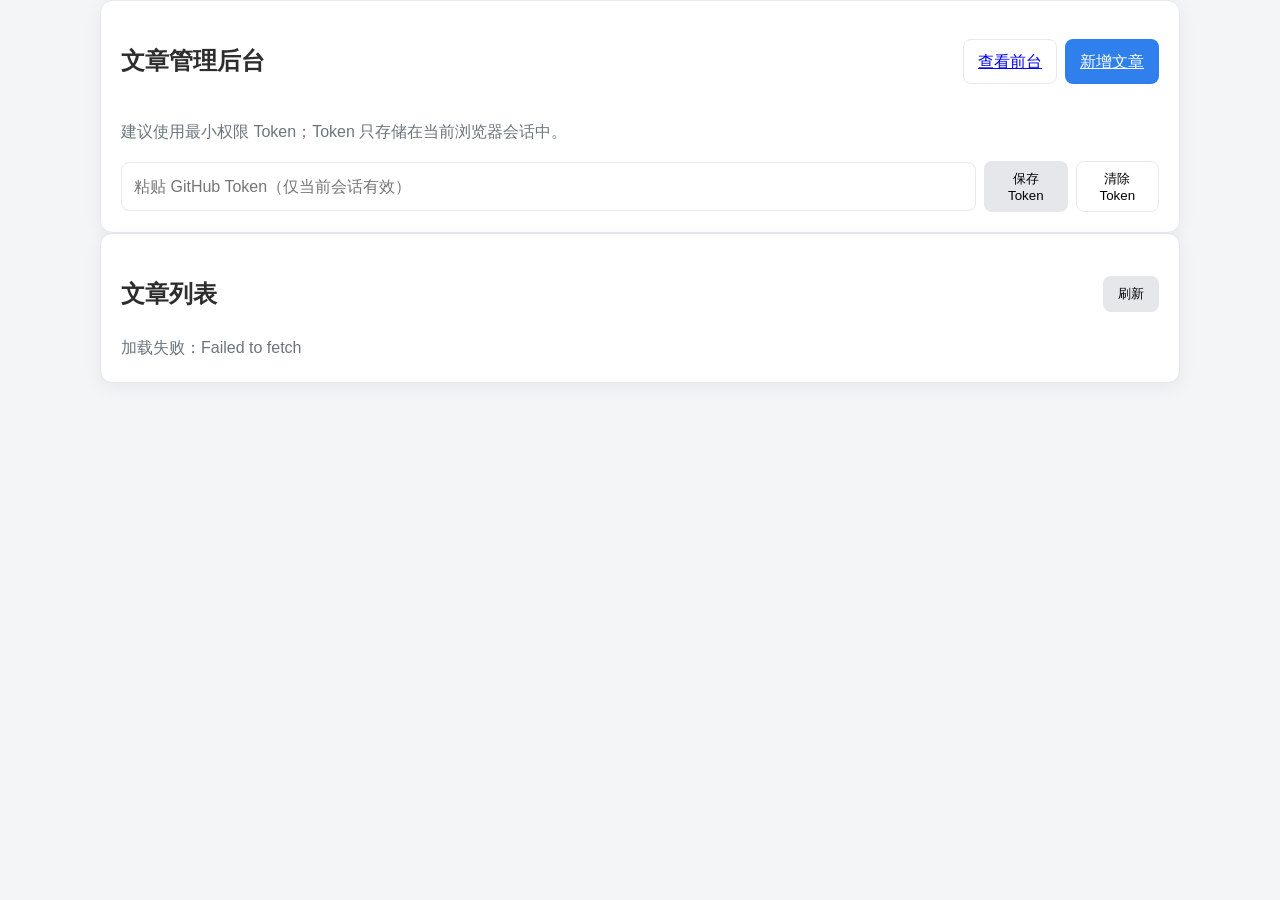
==== admin/index.html @ 98fcbb32 "fix: remove admin-related hints from public homepage" ====
<!doctype html>
<html lang="zh-CN">
<head>
  <meta charset="UTF-8" />
  <meta name="viewport" content="width=device-width,initial-scale=1" />
  <title>后台管理</title>
  <link rel="stylesheet" href="../assets/style.css" />
  <script src="../config.js"></script>
</head>
<body>
  <main class="container">
    <section class="card">
      <div class="space-between">
        <h1>文章管理后台</h1>
        <div class="row">
          <a class="btn ghost" href="../index.html">查看前台</a>
          <a class="btn primary" href="./edit.html">新增文章</a>
        </div>
      </div>
      <p class="muted">建议使用最小权限 Token；Token 只存储在当前浏览器会话中。</p>
      <div class="row">
        <input id="token" type="password" placeholder="粘贴 GitHub Token（仅当前会话有效）" aria-label="GitHub Token" />
        <button class="btn" id="saveTokenBtn">保存 Token</button>
        <button class="btn ghost" id="clearTokenBtn">清除 Token</button>
      </div>
    </section>

    <section class="card">
      <div class="space-between">
        <h2>文章列表</h2>
        <button class="btn" id="refreshBtn">刷新</button>
      </div>
      <div id="status" class="muted">加载中...</div>
      <div id="postList"></div>
    </section>
  </main>

  <script type="module">
    import { getPosts, removePost, saveToken, clearToken } from './utils.js';

    const listEl = document.getElementById('postList');
    const statusEl = document.getElementById('status');

    async function load() {
      statusEl.textContent = '加载中...';
      listEl.innerHTML = '';

      try {
        const posts = await getPosts();
        if (!posts.length) {
          statusEl.textContent = '暂无文章，点击“新增文章”创建第一篇。';
          return;
        }

        statusEl.textContent = `共 ${posts.length} 篇文章`;
        listEl.innerHTML = posts.map((p) => `
          <article class="card post-list-item">
            <div>
              <h3>${p.name}</h3>
              <div class="muted">${p.path} · ${(p.size / 1024).toFixed(1)} KB</div>
            </div>
            <div class="row">
              <a class="btn ghost" href="${p.htmlUrl}" target="_blank" rel="noreferrer">GitHub</a>
              <a class="btn primary" href="./edit.html?file=${encodeURIComponent(p.path)}">编辑</a>
              <button class="btn danger" data-delete="${p.path}" data-sha="${p.sha}">删除</button>
            </div>
          </article>
        `).join('');
      } catch (e) {
        statusEl.textContent = `加载失败：${e.message}`;
      }
    }

    document.getElementById('refreshBtn').addEventListener('click', load);
    document.getElementById('saveTokenBtn').addEventListener('click', () => {
      const token = document.getElementById('token').value;
      saveToken(token);
      alert('Token 已保存到会话存储。');
    });
    document.getElementById('clearTokenBtn').addEventListener('click', () => {
      clearToken();
      document.getElementById('token').value = '';
      alert('Token 已清除。');
    });

    listEl.addEventListener('click', async (e) => {
      const target = e.target;
      if (!(target instanceof HTMLElement) || !target.dataset.delete) return;

      const ok = window.confirm('确认删除？此操作不可恢复。');
      if (!ok) return;

      target.disabled = true;
      try {
        await removePost({ filePath: target.dataset.delete, sha: target.dataset.sha });
        await load();
      } catch (err) {
        alert(err.message);
      } finally {
        target.disabled = false;
      }
    });

    load();
  </script>
</body>
</html>
---- assets/style.css ----
:root {
  --bg: #f4f5f7;
  --card: #ffffff;
  --text: #2d2d2d;
  --muted: #6c757d;
  --primary: #2f80ed;
  --border: #e7e9ee;
  --shadow: 0 4px 18px rgba(17, 24, 39, 0.06);
}

* { box-sizing: border-box; }
html, body { margin: 0; padding: 0; }
body {
  font-family: "Lato", "PingFang SC", "Microsoft YaHei", -apple-system, BlinkMacSystemFont, "Segoe UI", sans-serif;
  background: var(--bg);
  color: var(--text);
  line-height: 1.7;
}

.container {
  width: min(1080px, 92vw);
  margin: 0 auto;
}

.site-header {
  background: #fff;
  border-bottom: 1px solid var(--border);
  position: sticky;
  top: 0;
  z-index: 10;
}

.header-inner {
  display: flex;
  align-items: center;
  justify-content: space-between;
  min-height: 64px;
}

.brand {
  font-size: 1.1rem;
  font-weight: 700;
  color: var(--text);
  text-decoration: none;
}

.site-nav {
  display: flex;
  gap: 18px;
}

.site-nav a {
  color: var(--muted);
  text-decoration: none;
}

.site-nav a:hover,
.read-more:hover,
.post-title a:hover {
  color: var(--primary);
}

.layout-two-column {
  display: grid;
  grid-template-columns: 2fr 1fr;
  gap: 18px;
  padding: 24px 0 32px;
}

.post-layout { padding: 24px 0 32px; }

.card {
  background: var(--card);
  border: 1px solid var(--border);
  border-radius: 12px;
  padding: 20px;
  box-shadow: var(--shadow);
}

.hero-card {
  margin-bottom: 18px;
  background: linear-gradient(135deg, #ffffff, #f6f9ff);
}

.hero-subtitle {
  margin: 0;
  color: var(--primary);
  letter-spacing: 0.08em;
  font-size: 0.75rem;
  font-weight: 700;
}

.hero-title {
  margin: 8px 0 4px;
}

.section-title { margin-bottom: 8px; }

.post-item {
  padding: 16px 0;
  border-bottom: 1px dashed var(--border);
}

.post-item:last-child { border-bottom: 0; }
.post-title { margin: 0 0 2px; }
.post-title a { color: var(--text); text-decoration: none; }
.post-meta { margin: 0; font-size: 0.9rem; }
.read-more { color: var(--primary); font-size: 0.95rem; text-decoration: none; }

.profile-card h3,
.card h3 { margin-top: 0; }

.clean-list {
  padding-left: 18px;
  margin: 8px 0 0;
}

.muted { color: var(--muted); }
.space-between { display: flex; justify-content: space-between; align-items: center; }

.site-footer {
  border-top: 1px solid var(--border);
  background: #fff;
  padding: 14px 0;
}

.btn {
  border: 1px solid transparent;
  border-radius: 8px;
  padding: 8px 14px;
  cursor: pointer;
  background: #e5e7eb;
}
.btn.primary { background: var(--primary); color: #fff; }
.btn.danger { background: #dc2626; color: #fff; }
.btn.ghost { background: #fff; border-color: var(--border); }

input, textarea {
  width: 100%;
  border: 1px solid var(--border);
  border-radius: 8px;
  padding: 10px 12px;
  font: inherit;
  background: #fff;
}

.row { display: flex; gap: 8px; align-items: center; }

.markdown {
  line-height: 1.85;
  margin-top: 8px;
}

.markdown h1,
.markdown h2,
.markdown h3 {
  margin-top: 1.2em;
}

.markdown pre {
  background: #0f172a;
  color: #f8fafc;
  overflow: auto;
  padding: 12px;
  border-radius: 8px;
}

.post-card {
  max-width: 860px;
  margin: 0 auto;
}

.post-page-title {
  margin-bottom: 4px;
}

@media (max-width: 900px) {
  .layout-two-column {
    grid-template-columns: 1fr;
  }

  .site-nav {
    gap: 12px;
    font-size: 0.92rem;
  }
}
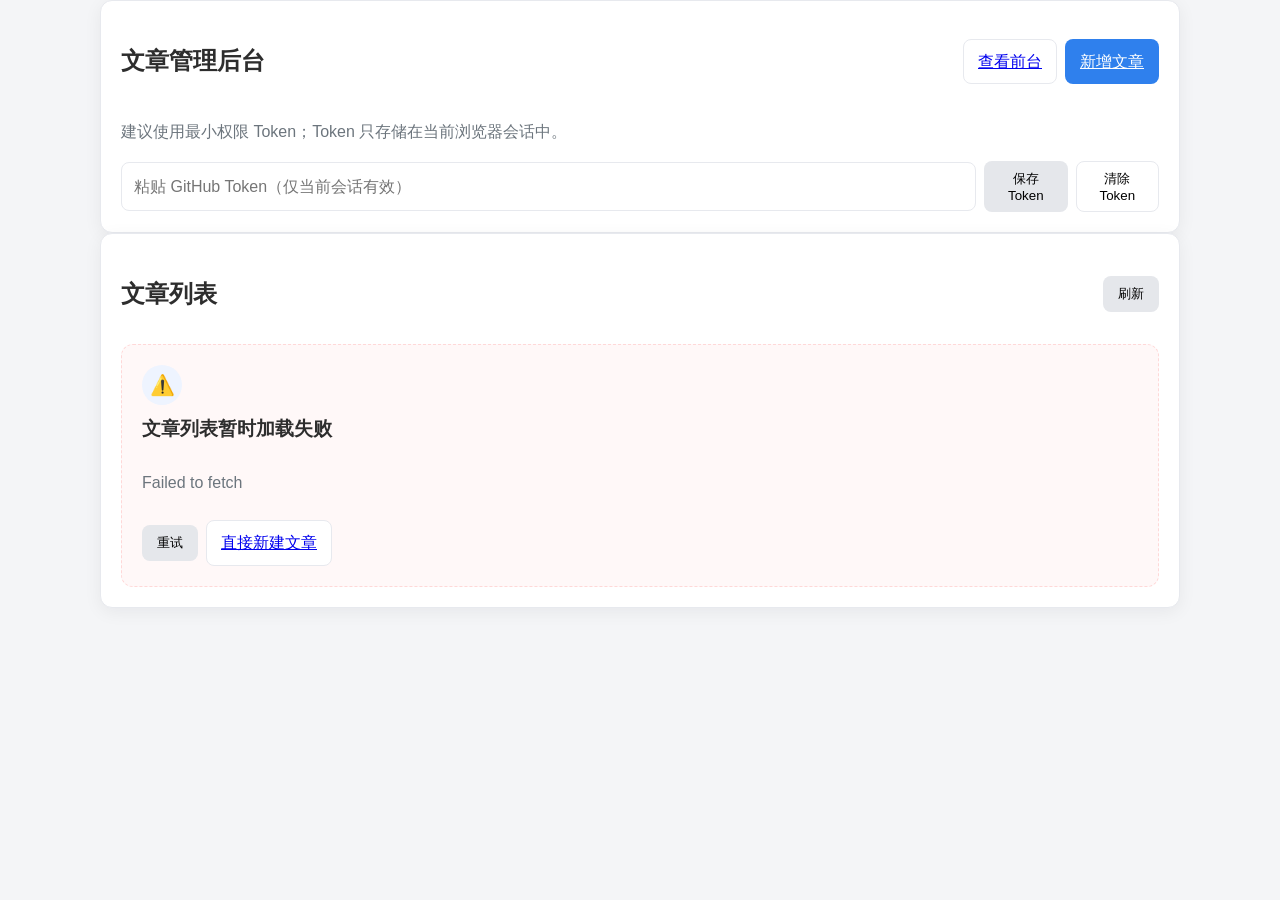
==== commit 98bcd101: "feat: improve admin empty/error state presentation" ====
--- a/admin/index.html
+++ b/admin/index.html
@@ -3,6 +3,8 @@
 <head>
   <meta charset="UTF-8" />
   <meta name="viewport" content="width=device-width,initial-scale=1" />
+  <link rel="icon" type="image/svg+xml" href="/assets/icons/favicon.svg" />
+  <link rel="apple-touch-icon" href="/assets/icons/favicon.svg" />
   <title>后台管理</title>
   <link rel="stylesheet" href="../assets/style.css" />
   <script src="../config.js"></script>
@@ -41,6 +43,38 @@
     const listEl = document.getElementById('postList');
     const statusEl = document.getElementById('status');
 
+    function renderEmptyState() {
+      statusEl.textContent = '';
+      listEl.innerHTML = `
+        <article class="admin-state-card admin-state-empty">
+          <div class="admin-state-icon">📝</div>
+          <h3>还没有文章</h3>
+          <p class="muted">现在就创建第一篇内容吧，写好后前台会自动展示。</p>
+          <div class="row">
+            <a class="btn primary" href="./edit.html">去写第一篇</a>
+            <button class="btn ghost" id="tryRefreshEmpty">重新检查</button>
+          </div>
+        </article>
+      `;
+      document.getElementById('tryRefreshEmpty')?.addEventListener('click', load);
+    }
+
+    function renderErrorState(message) {
+      statusEl.textContent = '';
+      listEl.innerHTML = `
+        <article class="admin-state-card admin-state-error">
+          <div class="admin-state-icon">⚠️</div>
+          <h3>文章列表暂时加载失败</h3>
+          <p class="muted">${message}</p>
+          <div class="row">
+            <button class="btn" id="tryRefreshError">重试</button>
+            <a class="btn ghost" href="./edit.html">直接新建文章</a>
+          </div>
+        </article>
+      `;
+      document.getElementById('tryRefreshError')?.addEventListener('click', load);
+    }
+
     async function load() {
       statusEl.textContent = '加载中...';
       listEl.innerHTML = '';
@@ -48,7 +82,7 @@
       try {
         const posts = await getPosts();
         if (!posts.length) {
-          statusEl.textContent = '暂无文章，点击“新增文章”创建第一篇。';
+          renderEmptyState();
           return;
         }
 
@@ -67,7 +101,12 @@
           </article>
         `).join('');
       } catch (e) {
-        statusEl.textContent = `加载失败：${e.message}`;
+        const msg = e?.message || '未知错误';
+        if (msg.includes('HTTP 404') || msg.includes('Not Found')) {
+          renderEmptyState();
+          return;
+        }
+        renderErrorState(msg.replace(/\n/g, '<br>'));
       }
     }
 
--- a/assets/style.css
+++ b/assets/style.css
@@ -184,3 +184,43 @@
     font-size: 0.92rem;
   }
 }
+
+.markdown img,
+.preview-box img,
+.editor img {
+  max-width: 100%;
+  height: auto;
+  border-radius: 6px;
+}
+
+.admin-state-card {
+  border: 1px dashed var(--border);
+  border-radius: 12px;
+  padding: 20px;
+  background: #fafcff;
+  display: flex;
+  flex-direction: column;
+  gap: 8px;
+  margin-top: 10px;
+}
+
+.admin-state-icon {
+  width: 40px;
+  height: 40px;
+  border-radius: 50%;
+  display: inline-flex;
+  align-items: center;
+  justify-content: center;
+  background: #eef4ff;
+  font-size: 20px;
+}
+
+.admin-state-empty h3,
+.admin-state-error h3 {
+  margin: 0;
+}
+
+.admin-state-error {
+  background: #fff8f8;
+  border-color: #ffd8d8;
+}
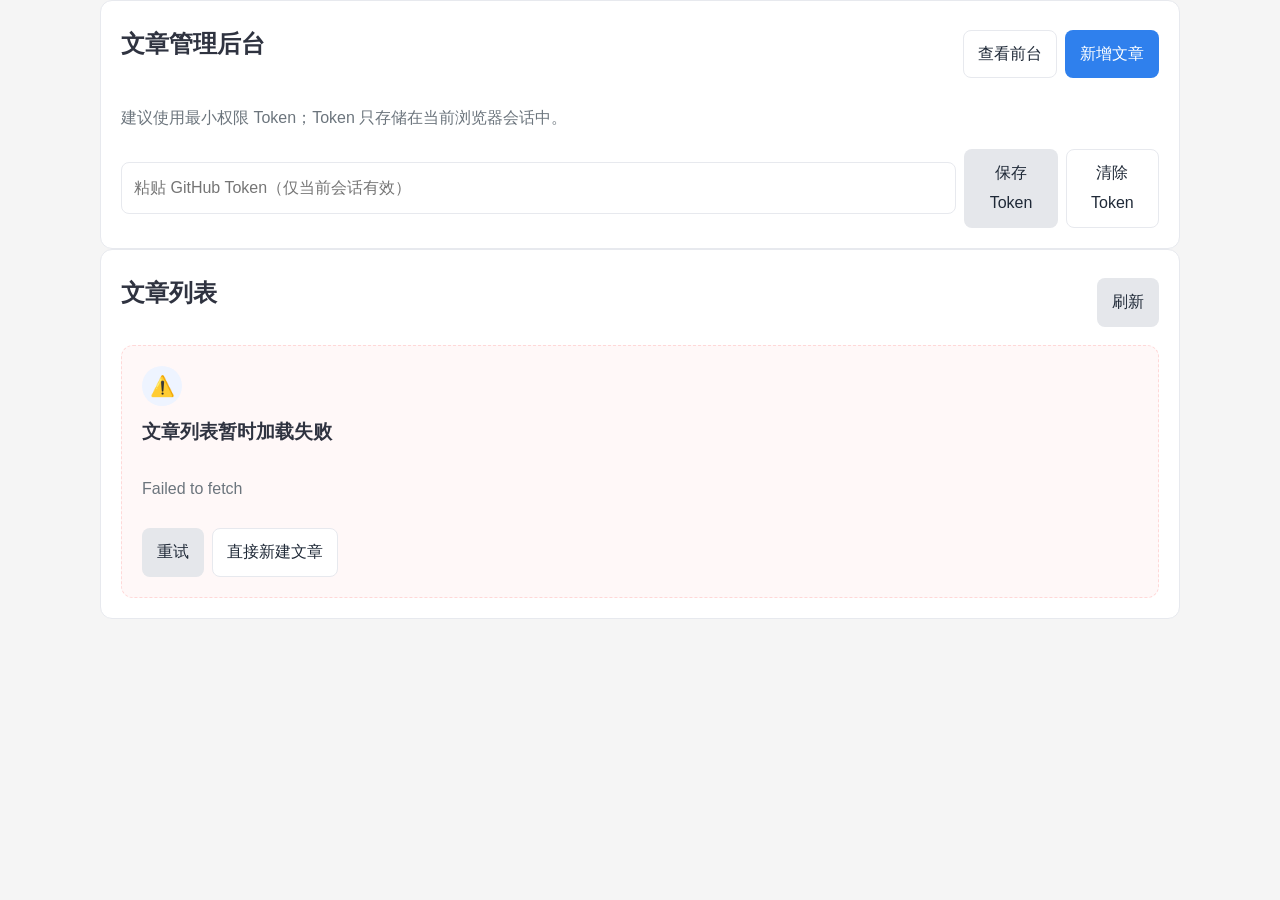
==== commit 0ba0c364: "feat: add optional Pages Functions proxy mode for GitHub API" ====
--- a/admin/index.html
+++ b/admin/index.html
@@ -19,8 +19,8 @@
           <a class="btn primary" href="./edit.html">新增文章</a>
         </div>
       </div>
-      <p class="muted">建议使用最小权限 Token；Token 只存储在当前浏览器会话中。</p>
-      <div class="row">
+      <p class="muted" id="authTip">建议使用最小权限 Token；Token 只存储在当前浏览器会话中。</p>
+      <div class="row" id="tokenRow">
         <input id="token" type="password" placeholder="粘贴 GitHub Token（仅当前会话有效）" aria-label="GitHub Token" />
         <button class="btn" id="saveTokenBtn">保存 Token</button>
         <button class="btn ghost" id="clearTokenBtn">清除 Token</button>
@@ -38,10 +38,18 @@
   </main>
 
   <script type="module">
-    import { getPosts, removePost, saveToken, clearToken } from './utils.js';
+    import { getPosts, removePost, saveToken, clearToken, getRuntimeTarget } from './utils.js';
 
     const listEl = document.getElementById('postList');
     const statusEl = document.getElementById('status');
+
+    const runtime = getRuntimeTarget();
+    const authTipEl = document.getElementById('authTip');
+    const tokenRowEl = document.getElementById('tokenRow');
+    if (runtime.useProxy) {
+      tokenRowEl.style.display = 'none';
+      authTipEl.textContent = '当前使用 Cloudflare Pages Functions 代理模式，前端无需输入 GitHub Token。';
+    }
 
     function renderEmptyState() {
       statusEl.textContent = '';
--- a/assets/style.css
+++ b/assets/style.css
@@ -1,128 +1,231 @@
 :root {
-  --bg: #f4f5f7;
-  --card: #ffffff;
-  --text: #2d2d2d;
-  --muted: #6c757d;
+  --bg: #f5f5f5;
+  --paper: #fcfcfc;
+  --text: #2f3340;
+  --muted: #a0a6b1;
+  --line: #e6e6e6;
+  --accent: #5a6477;
   --primary: #2f80ed;
   --border: #e7e9ee;
-  --shadow: 0 4px 18px rgba(17, 24, 39, 0.06);
 }
 
 * { box-sizing: border-box; }
 html, body { margin: 0; padding: 0; }
 body {
-  font-family: "Lato", "PingFang SC", "Microsoft YaHei", -apple-system, BlinkMacSystemFont, "Segoe UI", sans-serif;
+  font-family: "Avenir Next", "Helvetica Neue", "PingFang SC", "Microsoft YaHei", sans-serif;
   background: var(--bg);
   color: var(--text);
-  line-height: 1.7;
-}
-
+  line-height: 1.9;
+}
+
+/* ------- LEEDOM-like frontend ------- */
+.theme-leedom .leed-container {
+  width: min(760px, 90vw);
+  margin: 0 auto;
+  padding: 42px 0 70px;
+}
+
+.theme-leedom .leed-header {
+  text-align: center;
+  margin-bottom: 34px;
+}
+
+.theme-leedom .leed-brand {
+  display: inline-block;
+  color: #4d5566;
+  text-decoration: none;
+  letter-spacing: 0.5em;
+  text-indent: 0.5em;
+  font-size: 26px;
+  font-weight: 400;
+}
+
+.theme-leedom .leed-icons {
+  margin-top: 10px;
+  display: flex;
+  gap: 14px;
+  justify-content: center;
+}
+
+.theme-leedom .leed-icons a {
+  color: #b4bac4;
+  text-decoration: none;
+  font-size: 14px;
+}
+
+.theme-leedom .leed-desc {
+  margin: 12px auto 0;
+  color: var(--muted);
+  font-size: 13px;
+}
+
+.theme-leedom .leed-list-wrap {
+  border-top: 1px solid transparent;
+}
+
+
+.theme-leedom .leed-search-wrap {
+  margin: 0 0 14px;
+}
+
+.theme-leedom .leed-search {
+  width: 100%;
+  border: 1px solid #e8e8e8;
+  border-radius: 0;
+  background: transparent;
+  color: #6f7789;
+  font-size: 13px;
+  letter-spacing: 0.06em;
+  text-transform: uppercase;
+}
+
+.theme-leedom .leed-post-summary {
+  margin: 8px 0 0;
+  color: #8a90a0;
+  font-size: 16px;
+  line-height: 1.6;
+}
+
+.theme-leedom .leed-post-tags {
+  margin: 8px 0 0;
+  color: #a1a7b3;
+  font-size: 12px;
+  letter-spacing: 0.05em;
+}
+
+.theme-leedom .leed-article-cover {
+  width: 100%;
+  margin: 0 0 18px;
+  border-radius: 6px;
+  border: 1px solid #ececec;
+}
+
+.theme-leedom .leed-status {
+  text-align: center;
+  color: var(--muted);
+  font-size: 13px;
+  margin-bottom: 10px;
+}
+
+.theme-leedom .leed-post-row {
+  display: grid;
+  grid-template-columns: 180px 1fr;
+  gap: 18px;
+  padding: 22px 0;
+  border-bottom: 1px solid var(--line);
+  align-items: center;
+}
+
+.theme-leedom .leed-post-date {
+  color: #aab0ba;
+  letter-spacing: 0.1em;
+  text-transform: uppercase;
+  font-size: 13px;
+}
+
+.theme-leedom .leed-post-title {
+  color: #465067;
+  text-decoration: none;
+  text-transform: uppercase;
+  letter-spacing: 0.06em;
+  font-size: 38px;
+  line-height: 1.2;
+}
+
+.theme-leedom .leed-post-title:hover {
+  color: #1f2b45;
+}
+
+.theme-leedom .leed-empty {
+  border: 1px dashed #e0e0e0;
+  border-radius: 8px;
+  padding: 24px;
+  text-align: center;
+  color: #8f95a3;
+}
+
+.theme-leedom .leed-empty h3 {
+  margin: 0 0 6px;
+  letter-spacing: 0.08em;
+  font-size: 16px;
+  color: #6e7585;
+}
+
+.theme-leedom .leed-empty p {
+  margin: 0;
+}
+
+.theme-leedom .leed-article-wrap {
+  width: min(860px, 90vw);
+}
+
+.theme-leedom .leed-article {
+  width: min(560px, 100%);
+  margin: 0 auto;
+}
+
+.theme-leedom .leed-back {
+  color: #8f95a3;
+  text-decoration: none;
+  font-size: 14px;
+}
+
+.theme-leedom .leed-article-date {
+  margin: 28px 0 6px;
+  color: #aab0ba;
+  letter-spacing: 0.08em;
+  text-transform: uppercase;
+  font-size: 12px;
+}
+
+.theme-leedom .leed-article-title {
+  margin: 0 0 24px;
+  color: #3b455b;
+  letter-spacing: 0.04em;
+  font-size: 46px;
+  line-height: 1.2;
+  font-weight: 500;
+}
+
+.theme-leedom .leed-content {
+  color: #596176;
+  font-size: 30px;
+}
+
+.theme-leedom .leed-content p { margin: 0 0 18px; }
+.theme-leedom .leed-content a { color: #ea6c58; text-decoration: none; }
+.theme-leedom .leed-content a:hover { text-decoration: underline; }
+.theme-leedom .leed-content img { max-width: 100%; height: auto; border-radius: 4px; }
+.theme-leedom .leed-content h1,
+.theme-leedom .leed-content h2,
+.theme-leedom .leed-content h3 { color: #3c4558; margin: 1.2em 0 0.4em; }
+.theme-leedom .leed-content pre {
+  background: #fafafa;
+  border: 1px solid #ececec;
+  color: #4b5568;
+  padding: 10px 12px;
+  border-radius: 6px;
+  overflow: auto;
+}
+
+/* ------- generic styles (admin still uses these) ------- */
 .container {
   width: min(1080px, 92vw);
   margin: 0 auto;
 }
 
-.site-header {
+.card {
   background: #fff;
-  border-bottom: 1px solid var(--border);
-  position: sticky;
-  top: 0;
-  z-index: 10;
-}
-
-.header-inner {
-  display: flex;
-  align-items: center;
-  justify-content: space-between;
-  min-height: 64px;
-}
-
-.brand {
-  font-size: 1.1rem;
-  font-weight: 700;
-  color: var(--text);
-  text-decoration: none;
-}
-
-.site-nav {
-  display: flex;
-  gap: 18px;
-}
-
-.site-nav a {
-  color: var(--muted);
-  text-decoration: none;
-}
-
-.site-nav a:hover,
-.read-more:hover,
-.post-title a:hover {
-  color: var(--primary);
-}
-
-.layout-two-column {
-  display: grid;
-  grid-template-columns: 2fr 1fr;
-  gap: 18px;
-  padding: 24px 0 32px;
-}
-
-.post-layout { padding: 24px 0 32px; }
-
-.card {
-  background: var(--card);
   border: 1px solid var(--border);
   border-radius: 12px;
   padding: 20px;
-  box-shadow: var(--shadow);
-}
-
-.hero-card {
-  margin-bottom: 18px;
-  background: linear-gradient(135deg, #ffffff, #f6f9ff);
-}
-
-.hero-subtitle {
-  margin: 0;
-  color: var(--primary);
-  letter-spacing: 0.08em;
-  font-size: 0.75rem;
-  font-weight: 700;
-}
-
-.hero-title {
-  margin: 8px 0 4px;
-}
-
-.section-title { margin-bottom: 8px; }
-
-.post-item {
-  padding: 16px 0;
-  border-bottom: 1px dashed var(--border);
-}
-
-.post-item:last-child { border-bottom: 0; }
-.post-title { margin: 0 0 2px; }
-.post-title a { color: var(--text); text-decoration: none; }
-.post-meta { margin: 0; font-size: 0.9rem; }
-.read-more { color: var(--primary); font-size: 0.95rem; text-decoration: none; }
-
-.profile-card h3,
-.card h3 { margin-top: 0; }
-
-.clean-list {
-  padding-left: 18px;
-  margin: 8px 0 0;
-}
-
-.muted { color: var(--muted); }
-.space-between { display: flex; justify-content: space-between; align-items: center; }
-
-.site-footer {
-  border-top: 1px solid var(--border);
-  background: #fff;
-  padding: 14px 0;
-}
+}
+
+h1, h2, h3 { margin-top: 0; }
+
+.muted { color: #6c757d; }
+.space-between { display: flex; justify-content: space-between; align-items: center; gap: 10px; }
+.row { display: flex; gap: 8px; align-items: center; }
 
 .btn {
   border: 1px solid transparent;
@@ -130,6 +233,9 @@
   padding: 8px 14px;
   cursor: pointer;
   background: #e5e7eb;
+  color: #1f2937;
+  text-decoration: none;
+  font: inherit;
 }
 .btn.primary { background: var(--primary); color: #fff; }
 .btn.danger { background: #dc2626; color: #fff; }
@@ -142,47 +248,6 @@
   padding: 10px 12px;
   font: inherit;
   background: #fff;
-}
-
-.row { display: flex; gap: 8px; align-items: center; }
-
-.markdown {
-  line-height: 1.85;
-  margin-top: 8px;
-}
-
-.markdown h1,
-.markdown h2,
-.markdown h3 {
-  margin-top: 1.2em;
-}
-
-.markdown pre {
-  background: #0f172a;
-  color: #f8fafc;
-  overflow: auto;
-  padding: 12px;
-  border-radius: 8px;
-}
-
-.post-card {
-  max-width: 860px;
-  margin: 0 auto;
-}
-
-.post-page-title {
-  margin-bottom: 4px;
-}
-
-@media (max-width: 900px) {
-  .layout-two-column {
-    grid-template-columns: 1fr;
-  }
-
-  .site-nav {
-    gap: 12px;
-    font-size: 0.92rem;
-  }
 }
 
 .markdown img,
@@ -216,11 +281,13 @@
 }
 
 .admin-state-empty h3,
-.admin-state-error h3 {
-  margin: 0;
-}
-
-.admin-state-error {
-  background: #fff8f8;
-  border-color: #ffd8d8;
-}
+.admin-state-error h3 { margin: 0; }
+.admin-state-error { background: #fff8f8; border-color: #ffd8d8; }
+
+@media (max-width: 768px) {
+  .theme-leedom .leed-post-row { grid-template-columns: 1fr; gap: 6px; }
+  .theme-leedom .leed-post-title { font-size: 24px; }
+  .theme-leedom .leed-article-title { font-size: 34px; }
+  .theme-leedom .leed-container { padding-top: 26px; }
+  .row { flex-wrap: wrap; }
+}
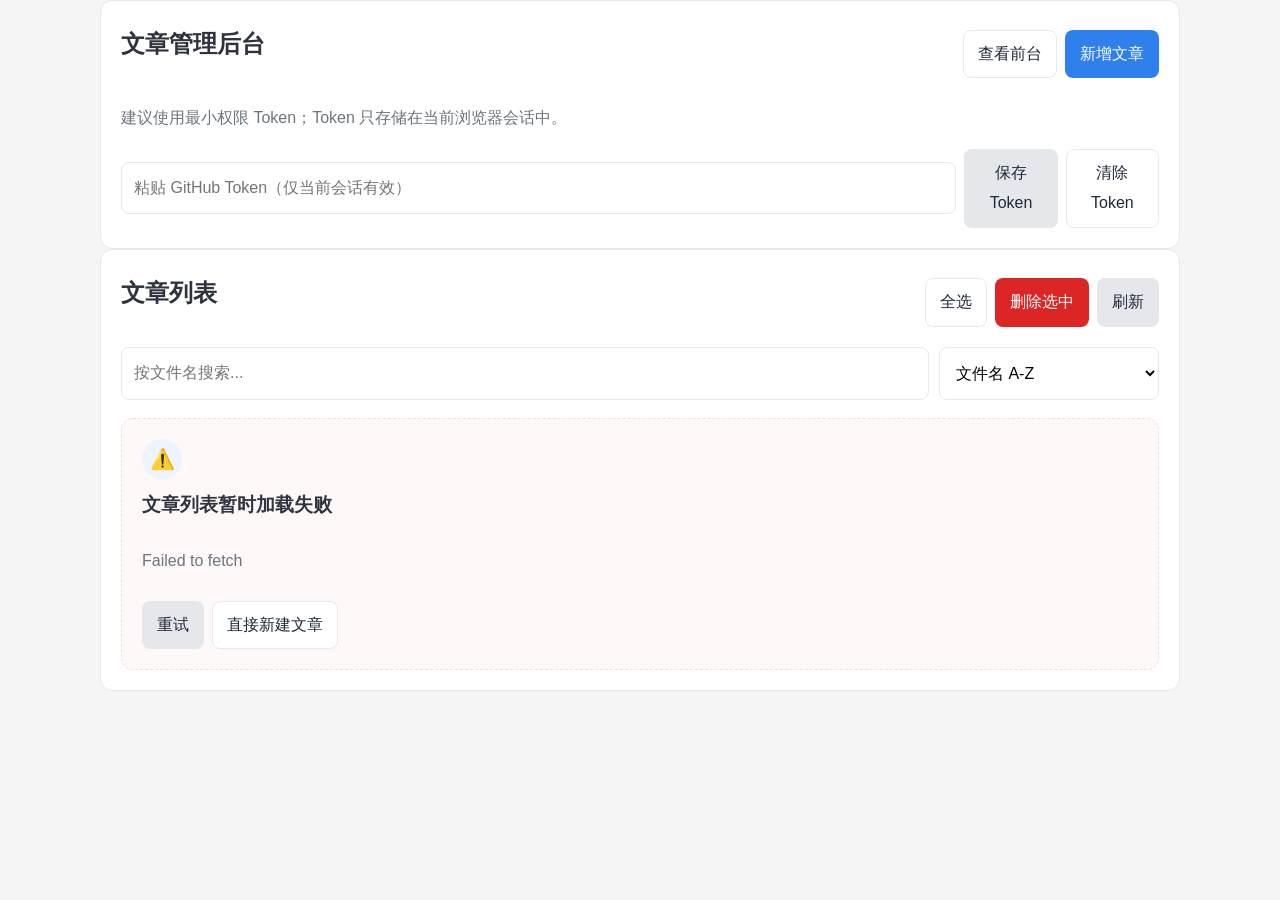
==== commit 59e6363d: "Enhance admin list UI with search, stats, and bulk actions" ====
--- a/admin/index.html
+++ b/admin/index.html
@@ -30,8 +30,22 @@
     <section class="card">
       <div class="space-between">
         <h2>文章列表</h2>
-        <button class="btn" id="refreshBtn">刷新</button>
+        <div class="row">
+          <button class="btn ghost" id="selectAllBtn">全选</button>
+          <button class="btn danger" id="bulkDeleteBtn" disabled>删除选中</button>
+          <button class="btn" id="refreshBtn">刷新</button>
+        </div>
       </div>
+      <div class="admin-toolbar">
+        <input id="searchInput" type="search" placeholder="按文件名搜索..." />
+        <select id="sortSelect" aria-label="排序">
+          <option value="name-asc">文件名 A-Z</option>
+          <option value="name-desc">文件名 Z-A</option>
+          <option value="size-desc">按大小从大到小</option>
+          <option value="size-asc">按大小从小到大</option>
+        </select>
+      </div>
+      <div id="stats" class="admin-stats"></div>
       <div id="status" class="muted">加载中...</div>
       <div id="postList"></div>
     </section>
@@ -42,6 +56,12 @@
 
     const listEl = document.getElementById('postList');
     const statusEl = document.getElementById('status');
+    const statsEl = document.getElementById('stats');
+    const searchInputEl = document.getElementById('searchInput');
+    const sortSelectEl = document.getElementById('sortSelect');
+    const bulkDeleteBtn = document.getElementById('bulkDeleteBtn');
+    const selectAllBtn = document.getElementById('selectAllBtn');
+    let allPosts = [];
 
     const runtime = getRuntimeTarget();
     const authTipEl = document.getElementById('authTip');
@@ -51,8 +71,103 @@
       authTipEl.textContent = '当前使用 Cloudflare Pages Functions 代理模式，前端无需输入 GitHub Token。';
     }
 
+    function esc(v) {
+      return String(v || '')
+        .replace(/&/g, '&amp;')
+        .replace(/</g, '&lt;')
+        .replace(/>/g, '&gt;')
+        .replace(/"/g, '&quot;')
+        .replace(/'/g, '&#39;');
+    }
+
+    function formatKB(size) {
+      return `${(size / 1024).toFixed(1)} KB`;
+    }
+
+    function getSelectedRows() {
+      return [...listEl.querySelectorAll('input[data-select]:checked')];
+    }
+
+    function updateSelectState() {
+      const selected = getSelectedRows();
+      bulkDeleteBtn.disabled = selected.length === 0;
+      selectAllBtn.textContent = selected.length && selected.length === listEl.querySelectorAll('input[data-select]').length
+        ? '取消全选'
+        : '全选';
+    }
+
+    function updateStats(posts) {
+      const totalSize = posts.reduce((sum, p) => sum + (p.size || 0), 0);
+      const htmlCount = posts.filter((p) => /\.html?$/i.test(p.name)).length;
+      const mdCount = posts.filter((p) => /\.md$/i.test(p.name)).length;
+      const selected = getSelectedRows().length;
+
+      statsEl.innerHTML = `
+        <span class="admin-chip">总文章：${posts.length}</span>
+        <span class="admin-chip">HTML：${htmlCount}</span>
+        <span class="admin-chip">Markdown：${mdCount}</span>
+        <span class="admin-chip">总大小：${formatKB(totalSize)}</span>
+        <span class="admin-chip ${selected ? 'active' : ''}">已选中：${selected}</span>
+      `;
+    }
+
+    function getFilteredPosts() {
+      const keyword = searchInputEl.value.trim().toLowerCase();
+      const sort = sortSelectEl.value;
+
+      const filtered = allPosts.filter((p) => !keyword || p.name.toLowerCase().includes(keyword));
+      filtered.sort((a, b) => {
+        if (sort === 'name-desc') return b.name.localeCompare(a.name);
+        if (sort === 'size-desc') return b.size - a.size;
+        if (sort === 'size-asc') return a.size - b.size;
+        return a.name.localeCompare(b.name);
+      });
+      return filtered;
+    }
+
+    function renderList(posts) {
+      if (!posts.length) {
+        listEl.innerHTML = `
+          <article class="admin-state-card admin-state-empty">
+            <div class="admin-state-icon">🔎</div>
+            <h3>没有匹配结果</h3>
+            <p class="muted">试试更短的关键词或切换排序方式。</p>
+          </article>
+        `;
+        updateStats(posts);
+        bulkDeleteBtn.disabled = true;
+        return;
+      }
+
+      listEl.innerHTML = posts.map((p) => {
+        const rawUrl = `https://raw.githubusercontent.com/${runtime.owner}/${runtime.repo}/${runtime.branch}/${p.path}`;
+        return `
+          <article class="card post-list-item">
+            <label class="admin-check-wrap">
+              <input type="checkbox" data-select="${esc(p.path)}" data-sha="${esc(p.sha)}" />
+              <span>选择</span>
+            </label>
+            <div class="post-list-main">
+              <h3>${esc(p.name)}</h3>
+              <div class="muted">${esc(p.path)} · ${formatKB(p.size)}</div>
+            </div>
+            <div class="row">
+              <button class="btn ghost" data-copy-url="${esc(rawUrl)}">复制直链</button>
+              <a class="btn ghost" href="${esc(p.htmlUrl)}" target="_blank" rel="noreferrer">GitHub</a>
+              <a class="btn primary" href="./edit.html?file=${encodeURIComponent(p.path)}">编辑</a>
+              <button class="btn danger" data-delete="${esc(p.path)}" data-sha="${esc(p.sha)}">删除</button>
+            </div>
+          </article>
+        `;
+      }).join('');
+
+      updateSelectState();
+      updateStats(posts);
+    }
+
     function renderEmptyState() {
       statusEl.textContent = '';
+      statsEl.innerHTML = '';
       listEl.innerHTML = `
         <article class="admin-state-card admin-state-empty">
           <div class="admin-state-icon">📝</div>
@@ -69,6 +184,7 @@
 
     function renderErrorState(message) {
       statusEl.textContent = '';
+      statsEl.innerHTML = '';
       listEl.innerHTML = `
         <article class="admin-state-card admin-state-error">
           <div class="admin-state-icon">⚠️</div>
@@ -86,28 +202,18 @@
     async function load() {
       statusEl.textContent = '加载中...';
       listEl.innerHTML = '';
+      statsEl.innerHTML = '';
+      bulkDeleteBtn.disabled = true;
 
       try {
-        const posts = await getPosts();
-        if (!posts.length) {
+        allPosts = await getPosts();
+        if (!allPosts.length) {
           renderEmptyState();
           return;
         }
 
-        statusEl.textContent = `共 ${posts.length} 篇文章`;
-        listEl.innerHTML = posts.map((p) => `
-          <article class="card post-list-item">
-            <div>
-              <h3>${p.name}</h3>
-              <div class="muted">${p.path} · ${(p.size / 1024).toFixed(1)} KB</div>
-            </div>
-            <div class="row">
-              <a class="btn ghost" href="${p.htmlUrl}" target="_blank" rel="noreferrer">GitHub</a>
-              <a class="btn primary" href="./edit.html?file=${encodeURIComponent(p.path)}">编辑</a>
-              <button class="btn danger" data-delete="${p.path}" data-sha="${p.sha}">删除</button>
-            </div>
-          </article>
-        `).join('');
+        statusEl.textContent = `共 ${allPosts.length} 篇文章`;
+        renderList(getFilteredPosts());
       } catch (e) {
         const msg = e?.message || '未知错误';
         if (msg.includes('HTTP 404') || msg.includes('Not Found')) {
@@ -119,6 +225,37 @@
     }
 
     document.getElementById('refreshBtn').addEventListener('click', load);
+    searchInputEl.addEventListener('input', () => renderList(getFilteredPosts()));
+    sortSelectEl.addEventListener('change', () => renderList(getFilteredPosts()));
+
+    selectAllBtn.addEventListener('click', () => {
+      const boxes = [...listEl.querySelectorAll('input[data-select]')];
+      if (!boxes.length) return;
+      const allSelected = boxes.every((b) => b.checked);
+      boxes.forEach((b) => { b.checked = !allSelected; });
+      updateSelectState();
+      updateStats(getFilteredPosts());
+    });
+
+    bulkDeleteBtn.addEventListener('click', async () => {
+      const selected = getSelectedRows();
+      if (!selected.length) return;
+      const ok = window.confirm(`确认删除选中的 ${selected.length} 篇文章？此操作不可恢复。`);
+      if (!ok) return;
+
+      bulkDeleteBtn.disabled = true;
+      try {
+        for (const item of selected) {
+          await removePost({ filePath: item.dataset.select, sha: item.dataset.sha });
+        }
+        await load();
+      } catch (err) {
+        alert(err.message || '批量删除失败');
+      } finally {
+        updateSelectState();
+      }
+    });
+
     document.getElementById('saveTokenBtn').addEventListener('click', () => {
       const token = document.getElementById('token').value;
       saveToken(token);
@@ -132,7 +269,20 @@
 
     listEl.addEventListener('click', async (e) => {
       const target = e.target;
-      if (!(target instanceof HTMLElement) || !target.dataset.delete) return;
+      if (!(target instanceof HTMLElement)) return;
+
+      if (target.dataset.copyUrl) {
+        try {
+          await navigator.clipboard.writeText(target.dataset.copyUrl);
+          target.textContent = '已复制';
+          setTimeout(() => { target.textContent = '复制直链'; }, 1000);
+        } catch {
+          alert('复制失败，请手动复制');
+        }
+        return;
+      }
+
+      if (!target.dataset.delete) return;
 
       const ok = window.confirm('确认删除？此操作不可恢复。');
       if (!ok) return;
@@ -148,6 +298,13 @@
       }
     });
 
+    listEl.addEventListener('change', (e) => {
+      const target = e.target;
+      if (!(target instanceof HTMLInputElement) || !target.dataset.select) return;
+      updateSelectState();
+      updateStats(getFilteredPosts());
+    });
+
     load();
   </script>
 </body>
--- a/assets/style.css
+++ b/assets/style.css
@@ -79,11 +79,103 @@
   text-transform: uppercase;
 }
 
+
+.theme-leedom .leed-tag-filters {
+  display: flex;
+  flex-wrap: wrap;
+  gap: 8px;
+  margin: 2px 0 12px;
+}
+
+.theme-leedom .leed-tag-chip {
+  border: 1px solid #e5e7eb;
+  background: #fff;
+  color: #778095;
+  padding: 4px 10px;
+  border-radius: 999px;
+  font-size: 11px;
+  letter-spacing: 0.05em;
+  cursor: pointer;
+}
+
+.theme-leedom .leed-tag-chip.active {
+  border-color: #c8d2e6;
+  background: #edf3ff;
+  color: #334155;
+}
+
+.theme-leedom .leed-pager {
+  margin-top: 16px;
+  display: flex;
+  justify-content: center;
+  align-items: center;
+  gap: 10px;
+}
+
+.theme-leedom .leed-pager-btn {
+  border: 1px solid #e5e7eb;
+  background: #fff;
+  color: #5b647a;
+  padding: 6px 12px;
+  border-radius: 999px;
+  cursor: pointer;
+}
+
+.theme-leedom .leed-pager-btn:disabled {
+  opacity: 0.45;
+  cursor: not-allowed;
+}
+
+.theme-leedom .leed-pager-text {
+  color: #8a90a0;
+  font-size: 12px;
+  letter-spacing: 0.06em;
+}
+
 .theme-leedom .leed-post-summary {
   margin: 8px 0 0;
   color: #8a90a0;
   font-size: 16px;
   line-height: 1.6;
+}
+
+
+
+.theme-leedom .leed-post-meta {
+  margin: 8px 0 0;
+  display: flex;
+  flex-wrap: wrap;
+  align-items: center;
+  gap: 8px;
+}
+
+.theme-leedom .leed-post-pin {
+  display: inline-block;
+  padding: 2px 8px;
+  border-radius: 999px;
+  background: #fef3c7;
+  color: #92400e;
+  font-size: 11px;
+  letter-spacing: 0.08em;
+}
+
+.theme-leedom .leed-post-read,
+.theme-leedom .leed-article-read {
+  color: #9aa0ad;
+  font-size: 12px;
+  letter-spacing: 0.08em;
+  text-transform: uppercase;
+}
+
+.theme-leedom .leed-post-status {
+  display: inline-block;
+  margin: 8px 8px 0 0;
+  padding: 2px 8px;
+  border-radius: 999px;
+  background: #fff1f2;
+  color: #be123c;
+  font-size: 11px;
+  letter-spacing: 0.08em;
 }
 
 .theme-leedom .leed-post-tags {
@@ -241,7 +333,7 @@
 .btn.danger { background: #dc2626; color: #fff; }
 .btn.ghost { background: #fff; border-color: var(--border); }
 
-input, textarea {
+input, textarea, select {
   width: 100%;
   border: 1px solid var(--border);
   border-radius: 8px;
@@ -284,10 +376,67 @@
 .admin-state-error h3 { margin: 0; }
 .admin-state-error { background: #fff8f8; border-color: #ffd8d8; }
 
+.admin-toolbar {
+  margin: 12px 0 8px;
+  display: grid;
+  grid-template-columns: 1fr 220px;
+  gap: 10px;
+}
+
+.admin-stats {
+  margin: 0 0 10px;
+  display: flex;
+  flex-wrap: wrap;
+  gap: 8px;
+}
+
+.admin-chip {
+  display: inline-flex;
+  align-items: center;
+  border: 1px solid #e4e9f3;
+  background: #f8fbff;
+  color: #576074;
+  border-radius: 999px;
+  padding: 4px 10px;
+  font-size: 12px;
+}
+
+.admin-chip.active {
+  background: #e8f0ff;
+  border-color: #bfd3ff;
+  color: #2b4b87;
+}
+
+.post-list-item {
+  display: grid;
+  grid-template-columns: auto 1fr auto;
+  gap: 14px;
+  align-items: center;
+  margin-top: 10px;
+}
+
+.post-list-main h3 {
+  margin: 0;
+}
+
+.admin-check-wrap {
+  display: inline-flex;
+  align-items: center;
+  gap: 6px;
+  color: #738096;
+  font-size: 13px;
+}
+
+.admin-check-wrap input {
+  width: auto;
+}
+
 @media (max-width: 768px) {
   .theme-leedom .leed-post-row { grid-template-columns: 1fr; gap: 6px; }
   .theme-leedom .leed-post-title { font-size: 24px; }
   .theme-leedom .leed-article-title { font-size: 34px; }
   .theme-leedom .leed-container { padding-top: 26px; }
   .row { flex-wrap: wrap; }
-}
+  .admin-toolbar { grid-template-columns: 1fr; }
+  .post-list-item { grid-template-columns: 1fr; }
+}
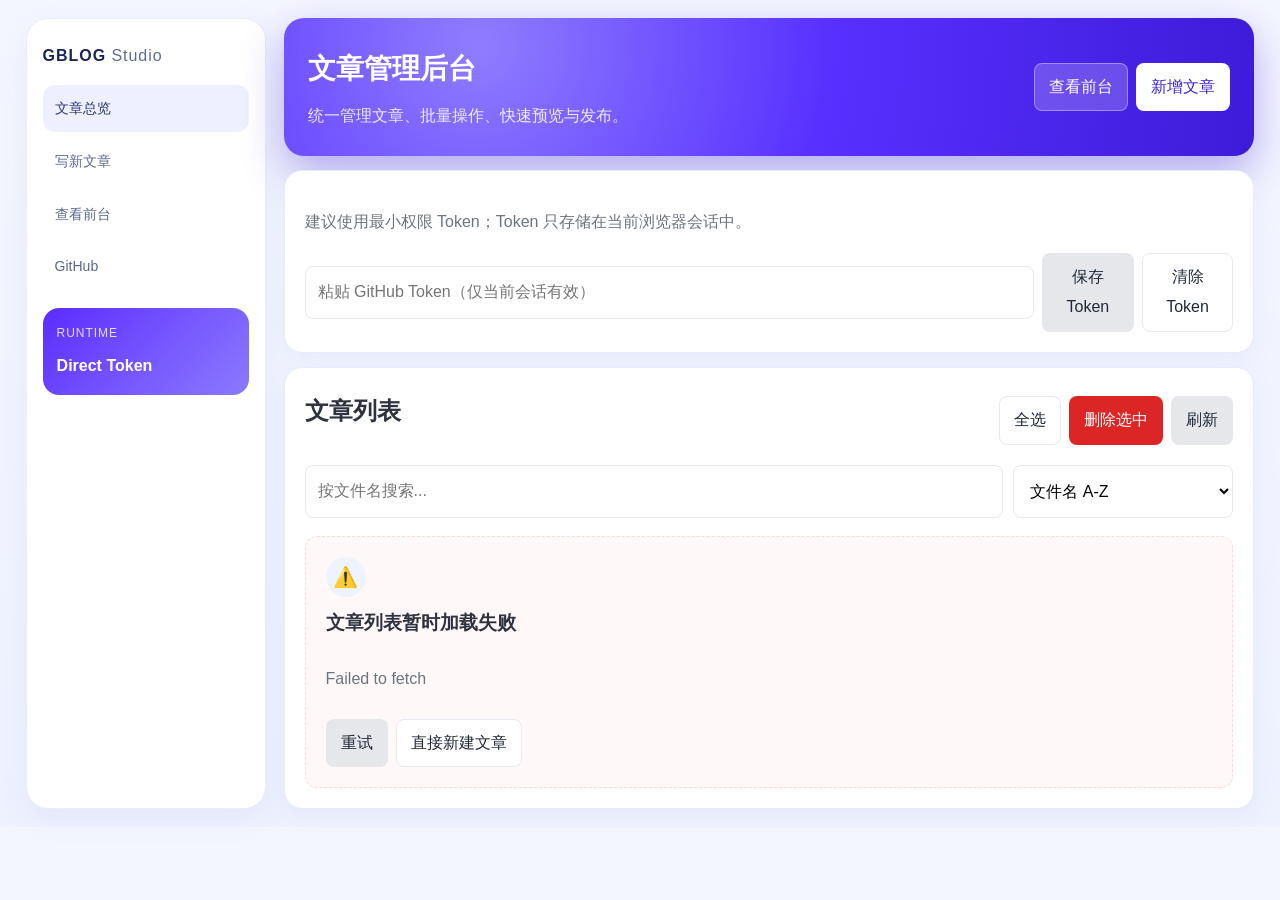
==== commit 9cb9975f: "Restyle admin dashboard with horizon-inspired layout" ====
--- a/admin/index.html
+++ b/admin/index.html
@@ -9,45 +9,65 @@
   <link rel="stylesheet" href="../assets/style.css" />
   <script src="../config.js"></script>
 </head>
-<body>
-  <main class="container">
-    <section class="card">
-      <div class="space-between">
-        <h1>文章管理后台</h1>
+<body class="admin-horizon">
+  <main class="admin-shell">
+    <aside class="admin-sidebar">
+      <div class="admin-logo">GBLOG <span>Studio</span></div>
+      <nav class="admin-nav">
+        <a class="active" href="./index.html">文章总览</a>
+        <a href="./edit.html">写新文章</a>
+        <a href="../index.html" target="_blank" rel="noreferrer">查看前台</a>
+        <a href="https://github.com" target="_blank" rel="noreferrer">GitHub</a>
+      </nav>
+      <div class="admin-sidebar-card">
+        <p>RUNTIME</p>
+        <strong id="runtimeBadge">Detecting...</strong>
+      </div>
+    </aside>
+
+    <section class="admin-main">
+      <section class="admin-hero">
+        <div>
+          <h1>文章管理后台</h1>
+          <p>统一管理文章、批量操作、快速预览与发布。</p>
+        </div>
         <div class="row">
-          <a class="btn ghost" href="../index.html">查看前台</a>
+          <a class="btn ghost" href="../index.html" target="_blank" rel="noreferrer">查看前台</a>
           <a class="btn primary" href="./edit.html">新增文章</a>
         </div>
-      </div>
-      <p class="muted" id="authTip">建议使用最小权限 Token；Token 只存储在当前浏览器会话中。</p>
-      <div class="row" id="tokenRow">
-        <input id="token" type="password" placeholder="粘贴 GitHub Token（仅当前会话有效）" aria-label="GitHub Token" />
-        <button class="btn" id="saveTokenBtn">保存 Token</button>
-        <button class="btn ghost" id="clearTokenBtn">清除 Token</button>
-      </div>
-    </section>
-
-    <section class="card">
-      <div class="space-between">
-        <h2>文章列表</h2>
-        <div class="row">
-          <button class="btn ghost" id="selectAllBtn">全选</button>
-          <button class="btn danger" id="bulkDeleteBtn" disabled>删除选中</button>
-          <button class="btn" id="refreshBtn">刷新</button>
-        </div>
-      </div>
-      <div class="admin-toolbar">
-        <input id="searchInput" type="search" placeholder="按文件名搜索..." />
-        <select id="sortSelect" aria-label="排序">
-          <option value="name-asc">文件名 A-Z</option>
-          <option value="name-desc">文件名 Z-A</option>
-          <option value="size-desc">按大小从大到小</option>
-          <option value="size-asc">按大小从小到大</option>
-        </select>
-      </div>
-      <div id="stats" class="admin-stats"></div>
-      <div id="status" class="muted">加载中...</div>
-      <div id="postList"></div>
+      </section>
+
+      <section class="card">
+        <p class="muted" id="authTip">建议使用最小权限 Token；Token 只存储在当前浏览器会话中。</p>
+        <div class="row" id="tokenRow">
+          <input id="token" type="password" placeholder="粘贴 GitHub Token（仅当前会话有效）" aria-label="GitHub Token" />
+          <button class="btn" id="saveTokenBtn">保存 Token</button>
+          <button class="btn ghost" id="clearTokenBtn">清除 Token</button>
+        </div>
+      </section>
+
+      <section class="card">
+        <div class="space-between">
+          <h2>文章列表</h2>
+          <div class="row">
+            <button class="btn ghost" id="selectAllBtn">全选</button>
+            <button class="btn danger" id="bulkDeleteBtn" disabled>删除选中</button>
+            <button class="btn" id="refreshBtn">刷新</button>
+          </div>
+        </div>
+        <div class="admin-toolbar">
+          <input id="searchInput" type="search" placeholder="按文件名搜索..." />
+          <select id="sortSelect" aria-label="排序">
+            <option value="name-asc">文件名 A-Z</option>
+            <option value="name-desc">文件名 Z-A</option>
+            <option value="size-desc">按大小从大到小</option>
+            <option value="size-asc">按大小从小到大</option>
+          </select>
+        </div>
+        <div id="stats" class="admin-stats"></div>
+        <div id="status" class="muted">加载中...</div>
+        <div id="postList"></div>
+      </section>
     </section>
   </main>
 
@@ -61,11 +81,14 @@
     const sortSelectEl = document.getElementById('sortSelect');
     const bulkDeleteBtn = document.getElementById('bulkDeleteBtn');
     const selectAllBtn = document.getElementById('selectAllBtn');
+    const adminPrefsKey = `GBLOG_ADMIN_PREFS_${window.BLOG_CONFIG?.github?.owner || ''}_${window.BLOG_CONFIG?.github?.repo || ''}`;
     let allPosts = [];
 
     const runtime = getRuntimeTarget();
     const authTipEl = document.getElementById('authTip');
     const tokenRowEl = document.getElementById('tokenRow');
+    const runtimeBadge = document.getElementById('runtimeBadge');
+    runtimeBadge.textContent = runtime.useProxy ? 'Proxy Enabled' : 'Direct Token';
     if (runtime.useProxy) {
       tokenRowEl.style.display = 'none';
       authTipEl.textContent = '当前使用 Cloudflare Pages Functions 代理模式，前端无需输入 GitHub Token。';
@@ -82,6 +105,27 @@
 
     function formatKB(size) {
       return `${(size / 1024).toFixed(1)} KB`;
+    }
+
+    function loadPrefs() {
+      try {
+        const raw = localStorage.getItem(adminPrefsKey);
+        if (!raw) return;
+        const prefs = JSON.parse(raw);
+        if (typeof prefs.search === 'string') searchInputEl.value = prefs.search;
+        if (typeof prefs.sort === 'string' && [...sortSelectEl.options].some((opt) => opt.value === prefs.sort)) {
+          sortSelectEl.value = prefs.sort;
+        }
+      } catch {}
+    }
+
+    function savePrefs() {
+      try {
+        localStorage.setItem(adminPrefsKey, JSON.stringify({
+          search: searchInputEl.value || '',
+          sort: sortSelectEl.value || 'name-asc'
+        }));
+      } catch {}
     }
 
     function getSelectedRows() {
@@ -152,6 +196,7 @@
               <div class="muted">${esc(p.path)} · ${formatKB(p.size)}</div>
             </div>
             <div class="row">
+              <a class="btn ghost" href="../post.html?file=${encodeURIComponent(p.path)}" target="_blank" rel="noreferrer">预览</a>
               <button class="btn ghost" data-copy-url="${esc(rawUrl)}">复制直链</button>
               <a class="btn ghost" href="${esc(p.htmlUrl)}" target="_blank" rel="noreferrer">GitHub</a>
               <a class="btn primary" href="./edit.html?file=${encodeURIComponent(p.path)}">编辑</a>
@@ -225,8 +270,14 @@
     }
 
     document.getElementById('refreshBtn').addEventListener('click', load);
-    searchInputEl.addEventListener('input', () => renderList(getFilteredPosts()));
-    sortSelectEl.addEventListener('change', () => renderList(getFilteredPosts()));
+    searchInputEl.addEventListener('input', () => {
+      savePrefs();
+      renderList(getFilteredPosts());
+    });
+    sortSelectEl.addEventListener('change', () => {
+      savePrefs();
+      renderList(getFilteredPosts());
+    });
 
     selectAllBtn.addEventListener('click', () => {
       const boxes = [...listEl.querySelectorAll('input[data-select]')];
@@ -245,10 +296,24 @@
 
       bulkDeleteBtn.disabled = true;
       try {
+        const failed = [];
+        const total = selected.length;
+        let done = 0;
         for (const item of selected) {
-          await removePost({ filePath: item.dataset.select, sha: item.dataset.sha });
+          try {
+            await removePost({ filePath: item.dataset.select, sha: item.dataset.sha });
+            done += 1;
+            statusEl.textContent = `批量删除中... ${done}/${total}`;
+          } catch {
+            failed.push(item.dataset.select);
+          }
         }
         await load();
+        if (failed.length) {
+          alert(`部分删除失败（${failed.length} 篇）：\n${failed.join('\n')}`);
+        } else {
+          alert(`批量删除完成：共删除 ${total} 篇文章。`);
+        }
       } catch (err) {
         alert(err.message || '批量删除失败');
       } finally {
@@ -305,6 +370,7 @@
       updateStats(getFilteredPosts());
     });
 
+    loadPrefs();
     load();
   </script>
 </body>
--- a/assets/style.css
+++ b/assets/style.css
@@ -431,12 +431,133 @@
   width: auto;
 }
 
+/* ------- horizon-like admin theme ------- */
+.admin-horizon {
+  background: linear-gradient(180deg, #f4f6ff 0%, #eef2ff 100%);
+}
+
+.admin-shell {
+  width: min(1400px, 96vw);
+  margin: 18px auto;
+  display: grid;
+  grid-template-columns: 240px 1fr;
+  gap: 18px;
+}
+
+.admin-sidebar {
+  background: #ffffff;
+  border: 1px solid #e8ecfb;
+  border-radius: 22px;
+  padding: 22px 16px;
+  box-shadow: 0 10px 30px rgba(84, 103, 182, 0.08);
+}
+
+.admin-logo {
+  font-weight: 700;
+  letter-spacing: 0.06em;
+  color: #1a2559;
+  margin-bottom: 14px;
+}
+
+.admin-logo span {
+  color: #5f6b97;
+  font-weight: 500;
+}
+
+.admin-nav {
+  display: flex;
+  flex-direction: column;
+  gap: 6px;
+}
+
+.admin-nav a {
+  color: #5b688e;
+  text-decoration: none;
+  padding: 10px 12px;
+  border-radius: 12px;
+  font-size: 14px;
+}
+
+.admin-nav a.active,
+.admin-nav a:hover {
+  background: #eef0ff;
+  color: #293875;
+}
+
+.admin-sidebar-card {
+  margin-top: 18px;
+  border-radius: 16px;
+  padding: 14px;
+  color: #fff;
+  background: linear-gradient(135deg, #5b2cff 0%, #7a5cff 60%, #8a79ff 100%);
+}
+
+.admin-sidebar-card p {
+  margin: 0;
+  opacity: 0.82;
+  font-size: 12px;
+  letter-spacing: 0.08em;
+}
+
+.admin-sidebar-card strong {
+  display: block;
+  margin-top: 6px;
+  font-size: 16px;
+}
+
+.admin-main {
+  display: flex;
+  flex-direction: column;
+  gap: 14px;
+}
+
+.admin-main .card {
+  border-radius: 18px;
+  border-color: #e7ebff;
+  box-shadow: 0 8px 24px rgba(117, 132, 194, 0.08);
+}
+
+.admin-hero {
+  border-radius: 20px;
+  padding: 24px;
+  color: #fff;
+  display: flex;
+  justify-content: space-between;
+  align-items: center;
+  gap: 16px;
+  background: radial-gradient(circle at 20% 20%, #8f7dff 0%, #5830ff 45%, #3e1bd9 100%);
+  box-shadow: 0 16px 40px rgba(76, 48, 214, 0.38);
+}
+
+.admin-hero h1 {
+  margin: 0;
+  font-size: 28px;
+}
+
+.admin-hero p {
+  margin: 6px 0 0;
+  color: rgba(255, 255, 255, 0.88);
+}
+
+.admin-hero .btn.ghost {
+  background: rgba(255, 255, 255, 0.2);
+  border-color: rgba(255, 255, 255, 0.35);
+  color: #fff;
+}
+
+.admin-hero .btn.primary {
+  background: #fff;
+  color: #3f25cf;
+}
+
 @media (max-width: 768px) {
   .theme-leedom .leed-post-row { grid-template-columns: 1fr; gap: 6px; }
   .theme-leedom .leed-post-title { font-size: 24px; }
   .theme-leedom .leed-article-title { font-size: 34px; }
   .theme-leedom .leed-container { padding-top: 26px; }
   .row { flex-wrap: wrap; }
+  .admin-shell { grid-template-columns: 1fr; }
   .admin-toolbar { grid-template-columns: 1fr; }
   .post-list-item { grid-template-columns: 1fr; }
-}
+  .admin-hero { flex-direction: column; align-items: flex-start; }
+}
